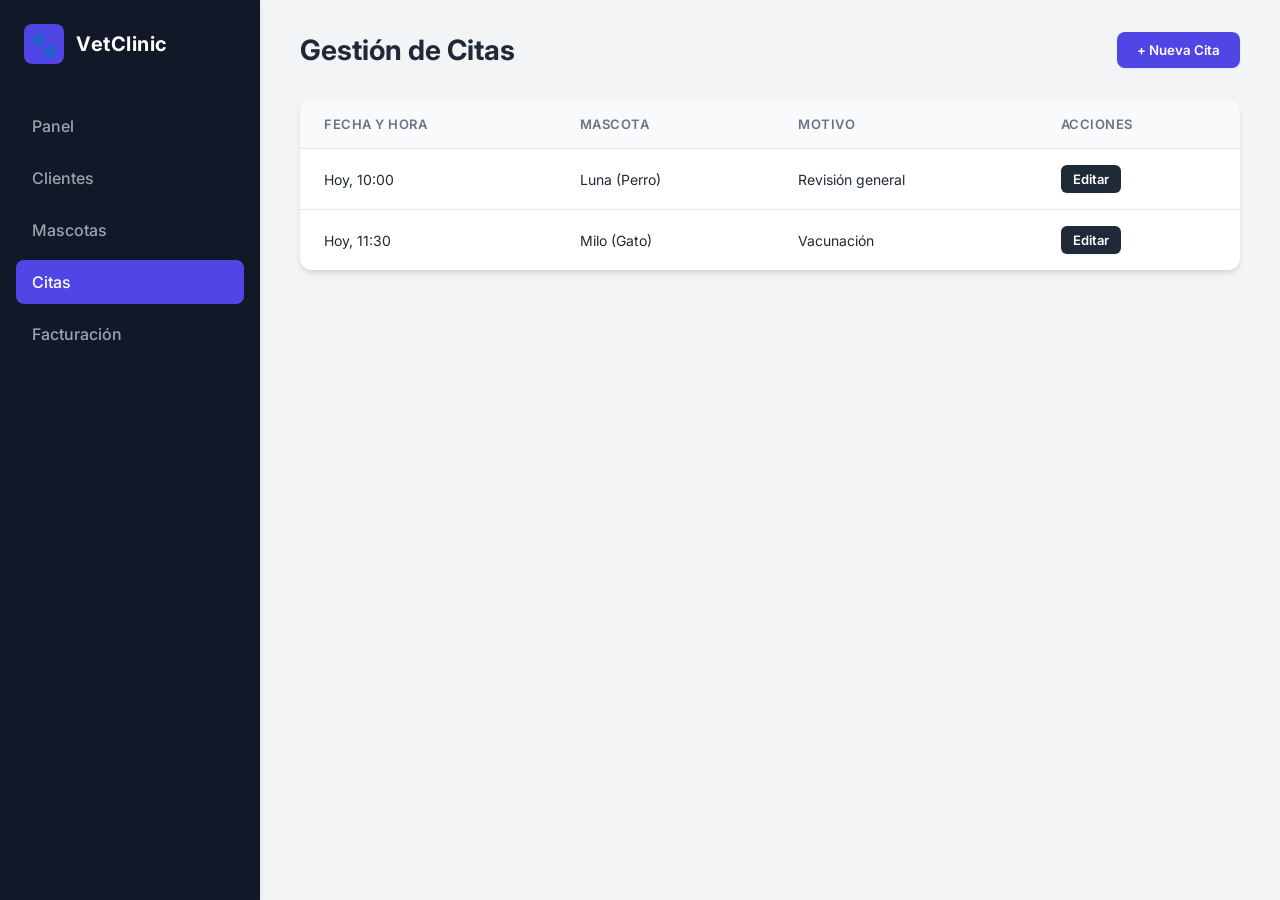
==== Frontend/Pages/citas.html @ 467f80cb "feat: initialize frontend project with CSS styles and base HTML layout for modules" ====
<!DOCTYPE html>
<html lang="es">
<head>
    <meta charset="UTF-8">
    <title>Citas</title>
    <link rel="stylesheet" href="../CSS/styles.css">
</head>
<body>

<div class="layout">

    <!-- SIDEBAR -->
    <aside class="sidebar">
        <div class="sidebar-header">
            <span class="logo-icon">🐾</span>
            <h2>VetClinic</h2>
        </div>
        <ul>
            <li><a href="../index.html">Panel</a></li>
            <li><a href="clientes.html">Clientes</a></li>
            <li><a href="mascotas.html">Mascotas</a></li>
            <li><a href="citas.html" class="active">Citas</a></li>
            <li><a href="facturas.html">Facturación</a></li>
        </ul>
    </aside>

    <!-- CONTENIDO -->
    <main class="main-content">

        <div class="header">
            <h1>Gestión de Citas</h1>
            <button id="btnNuevo">+ Nueva Cita</button>
        </div>

        <!-- FORMULARIO (oculto) -->
        <div id="formContainer" class="hidden">
            <form id="formCita">
                <div class="input-group">
                    <input type="date" id="fecha">
                    <input type="time" id="hora">
                </div>
                <div class="input-group">
                    <input type="text" id="mascota" placeholder="Nombre de Mascota">
                    <input type="text" id="motivo" placeholder="Motivo de la Cita">
                </div>
                <button type="submit">Guardar</button>
            </form>
        </div>

        <!-- LISTA -->
        <div class="table-container">
            <table>
                <thead>
                    <tr>
                        <th>Fecha y Hora</th>
                        <th>Mascota</th>
                        <th>Motivo</th>
                        <th>Acciones</th>
                    </tr>
                </thead>
                <tbody id="tablaCitas">
                    <tr>
                        <td>Hoy, 10:00</td>
                        <td>Luna (Perro)</td>
                        <td>Revisión general</td>
                        <td><button class="btn-small">Editar</button></td>
                    </tr>
                    <tr>
                        <td>Hoy, 11:30</td>
                        <td>Milo (Gato)</td>
                        <td>Vacunación</td>
                        <td><button class="btn-small">Editar</button></td>
                    </tr>
                </tbody>
            </table>
        </div>

    </main>

</div>
<script src="../JS/citas.js"></script>
</body>
</html>
---- Frontend/CSS/styles.css ----
@import url('https://fonts.googleapis.com/css2?family=Inter:wght@300;400;500;600;700&display=swap');

:root {
    --primary-color: #4F46E5;
    --primary-hover: #4338CA;
    --secondary-color: #10B981;
    --bg-color: #F3F4F6;
    --sidebar-bg: #111827;
    --sidebar-hover: #1F2937;
    --text-main: #1F2937;
    --text-muted: #6B7280;
    --white: #FFFFFF;
    --border-color: #E5E7EB;
    --shadow-sm: 0 1px 2px 0 rgba(0, 0, 0, 0.05);
    --shadow-md: 0 4px 6px -1px rgba(0, 0, 0, 0.1), 0 2px 4px -1px rgba(0, 0, 0, 0.06);
    --radius-md: 8px;
    --radius-lg: 12px;
}

body {
    margin: 0;
    font-family: 'Inter', sans-serif;
    background-color: var(--bg-color);
    color: var(--text-main);
}

/* CONTENEDOR PRINCIPAL */
.layout {
    display: flex;
    height: 100vh;
    overflow: hidden;
}

/* SIDEBAR */
.sidebar {
    width: 260px;
    background-color: var(--sidebar-bg);
    color: var(--white);
    padding: 24px 0;
    display: flex;
    flex-direction: column;
    box-shadow: var(--shadow-md);
    z-index: 10;
}

.sidebar-header {
    display: flex;
    align-items: center;
    padding: 0 24px;
    margin-bottom: 40px;
}

.logo-icon {
    font-size: 24px;
    margin-right: 12px;
    background: var(--primary-color);
    width: 40px;
    height: 40px;
    display: flex;
    align-items: center;
    justify-content: center;
    border-radius: var(--radius-md);
}

.sidebar h2 {
    margin: 0;
    font-weight: 700;
    font-size: 20px;
    letter-spacing: 0.5px;
}

.sidebar ul {
    list-style: none;
    padding: 0 16px;
    margin: 0;
}

.sidebar ul li {
    margin-bottom: 8px;
}

.sidebar ul li a {
    color: #9CA3AF;
    text-decoration: none;
    display: flex;
    align-items: center;
    padding: 12px 16px;
    border-radius: var(--radius-md);
    font-weight: 500;
    transition: all 0.2s ease;
}

.sidebar ul li a:hover {
    background-color: var(--sidebar-hover);
    color: var(--white);
}

.sidebar ul li a.active {
    background-color: var(--primary-color);
    color: var(--white);
}

/* CONTENIDO */
.main-content {
    flex: 1;
    padding: 32px 40px;
    overflow-y: auto;
}

.header {
    display: flex;
    justify-content: space-between;
    align-items: center;
    margin-bottom: 32px;
}

.header h1 {
    margin: 0;
    font-size: 28px;
    font-weight: 700;
    color: var(--text-main);
}

h1 {
    margin-top: 0;
    font-size: 28px;
    font-weight: 700;
}

.subtitle {
    color: var(--text-muted);
    margin-bottom: 32px;
    font-size: 16px;
    margin-top: -5px;
}

/* TOPBAR */
.topbar {
    display: flex;
    justify-content: flex-end;
    margin-bottom: 32px;
}

.topbar input {
    width: 300px;
    padding: 10px 16px;
    border-radius: 20px;
    border: 1px solid var(--border-color);
    font-family: 'Inter', sans-serif;
    font-size: 14px;
    box-shadow: var(--shadow-sm);
    transition: border-color 0.2s;
}

.topbar input:focus {
    outline: none;
    border-color: var(--primary-color);
}

/* BOTONES */
button {
    background-color: var(--primary-color);
    color: var(--white);
    border: none;
    padding: 10px 20px;
    border-radius: var(--radius-md);
    font-weight: 600;
    font-family: 'Inter', sans-serif;
    cursor: pointer;
    transition: background-color 0.2s, transform 0.1s;
    box-shadow: var(--shadow-sm);
}

button:hover {
    background-color: var(--primary-hover);
}

button:active {
    transform: translateY(1px);
}

.btn-small {
    padding: 6px 12px;
    font-size: 13px;
    border-radius: 6px;
    background-color: var(--sidebar-hover);
}
.btn-small:hover {
    background-color: var(--text-main);
}

/* FORMULARIO */
#formContainer {
    background: var(--white);
    padding: 24px;
    margin-bottom: 32px;
    border-radius: var(--radius-lg);
    box-shadow: var(--shadow-md);
    animation: slideDown 0.3s ease-out;
}

.input-group {
    display: flex;
    gap: 16px;
    margin-bottom: 16px;
}

input[type="text"],
input[type="number"],
input[type="date"],
input[type="time"] {
    flex: 1;
    padding: 12px 16px;
    border: 1px solid var(--border-color);
    border-radius: var(--radius-md);
    font-family: 'Inter', sans-serif;
    font-size: 14px;
    transition: border-color 0.2s;
}

input[type="text"]:focus,
input[type="number"]:focus,
input[type="date"]:focus,
input[type="time"]:focus {
    outline: none;
    border-color: var(--primary-color);
}

.hidden {
    display: none !important;
}

/* TABLA */
.table-container {
    background: var(--white);
    border-radius: var(--radius-lg);
    box-shadow: var(--shadow-md);
    overflow: hidden;
}

table {
    width: 100%;
    border-collapse: collapse;
}

th, td {
    padding: 16px 24px;
    text-align: left;
    border-bottom: 1px solid var(--border-color);
}

th {
    background: #F9FAFB;
    color: var(--text-muted);
    font-weight: 600;
    font-size: 13px;
    text-transform: uppercase;
    letter-spacing: 0.5px;
}

td {
    color: var(--text-main);
    font-size: 14px;
}

tr:last-child td {
    border-bottom: none;
}

tr:hover td {
    background-color: #F9FAFB;
}

/* BADGES */
.badge {
    padding: 4px 10px;
    border-radius: 12px;
    font-size: 12px;
    font-weight: 600;
}
.badge.success {
    background-color: #D1FAE5;
    color: #065F46;
}
.badge.warning {
    background-color: #FEF3C7;
    color: #92400E;
}

/* CARDS */
.cards {
    display: grid;
    grid-template-columns: repeat(auto-fit, minmax(200px, 1fr));
    gap: 24px;
    margin-bottom: 40px;
}

.card {
    background: var(--white);
    padding: 24px;
    border-radius: var(--radius-lg);
    box-shadow: var(--shadow-md);
    transition: transform 0.2s;
    border-left: 4px solid var(--primary-color);
}

.card:hover {
    transform: translateY(-2px);
}

.card p {
    color: var(--text-muted);
    margin: 0 0 8px 0;
    font-size: 14px;
    font-weight: 500;
}

.card h2 {
    margin: 0;
    font-size: 32px;
    color: var(--text-main);
}

/* CITAS HOY (Dashboard) */
.citas-box {
    background: var(--white);
    padding: 24px;
    border-radius: var(--radius-lg);
    box-shadow: var(--shadow-md);
}

.citas-box h3 {
    margin-top: 0;
    margin-bottom: 20px;
    font-size: 18px;
    border-bottom: 1px solid var(--border-color);
    padding-bottom: 12px;
}

.cita {
    display: flex;
    align-items: center;
    padding: 12px 0;
    border-bottom: 1px solid var(--border-color);
}

.cita:last-child {
    border-bottom: none;
}

.hora {
    background: #EEF2FF;
    color: var(--primary-color);
    font-weight: 600;
    font-size: 14px;
    width: 48px;
    height: 48px;
    border-radius: 50%;
    display: flex;
    justify-content: center;
    align-items: center;
    margin-right: 16px;
    flex-shrink: 0;
}

.cita div strong {
    display: block;
    font-size: 15px;
    margin-bottom: 4px;
}

.cita div p {
    margin: 0;
    color: var(--text-muted);
    font-size: 13px;
}

@keyframes slideDown {
    from { opacity: 0; transform: translateY(-10px); }
    to { opacity: 1; transform: translateY(0); }
}
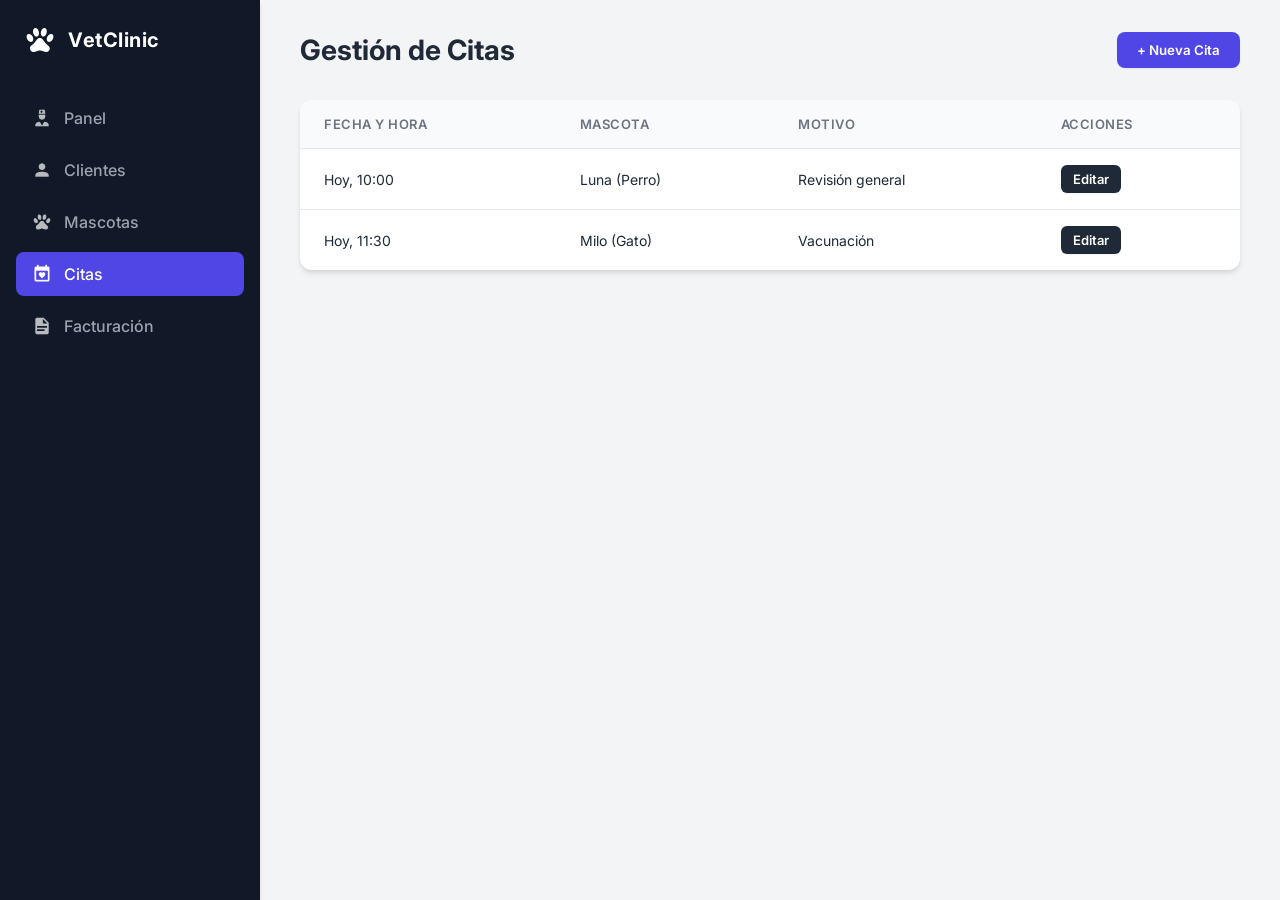
==== commit 1d4386c0: "feat: implement initial frontend structure with dashboard, client management, and billing pages" ====
--- a/Frontend/Pages/citas.html
+++ b/Frontend/Pages/citas.html
@@ -12,15 +12,15 @@
     <!-- SIDEBAR -->
     <aside class="sidebar">
         <div class="sidebar-header">
-            <span class="logo-icon">🐾</span>
+            <img src="../images/MdiPaw.png" class="logo-img" alt="logo">
             <h2>VetClinic</h2>
         </div>
         <ul>
-            <li><a href="../index.html">Panel</a></li>
-            <li><a href="clientes.html">Clientes</a></li>
-            <li><a href="mascotas.html">Mascotas</a></li>
-            <li><a href="citas.html" class="active">Citas</a></li>
-            <li><a href="facturas.html">Facturación</a></li>
+            <li><a href="../index.html"><img src="../images/MdiDoctor.png" class="sidebar-icon" alt="Panel"> Panel</a></li>
+            <li><a href="clientes.html"><img src="../images/MdiAccount.png" class="sidebar-icon" alt="Clientes"> Clientes</a></li>
+            <li><a href="mascotas.html"><img src="../images/MdiPaw.png" class="sidebar-icon" alt="Mascotas"> Mascotas</a></li>
+            <li><a href="citas.html" class="active"><img src="../images/MdiCalendarHeart.png" class="sidebar-icon" alt="Citas"> Citas</a></li>
+            <li><a href="facturas.html"><img src="../images/MdiFileDocument.png" class="sidebar-icon" alt="Facturación"> Facturación</a></li>
         </ul>
     </aside>
 
--- a/Frontend/CSS/styles.css
+++ b/Frontend/CSS/styles.css
@@ -62,6 +62,13 @@
     border-radius: var(--radius-md);
 }
 
+.logo-img {
+    width: 32px;
+    height: 32px;
+    margin-right: 12px;
+    filter: brightness(0) invert(1);
+}
+
 .sidebar h2 {
     margin: 0;
     font-weight: 700;
@@ -90,9 +97,23 @@
     transition: all 0.2s ease;
 }
 
+.sidebar-icon {
+    width: 20px;
+    height: 20px;
+    margin-right: 12px;
+    filter: brightness(0) invert(1);
+    opacity: 0.7;
+    transition: opacity 0.2s ease;
+}
+
 .sidebar ul li a:hover {
     background-color: var(--sidebar-hover);
     color: var(--white);
+}
+
+.sidebar ul li a:hover .sidebar-icon,
+.sidebar ul li a.active .sidebar-icon {
+    opacity: 1;
 }
 
 .sidebar ul li a.active {
@@ -302,22 +323,68 @@
     box-shadow: var(--shadow-md);
     transition: transform 0.2s;
     border-left: 4px solid var(--primary-color);
+    display: flex;
+    align-items: center;
 }
 
 .card:hover {
     transform: translateY(-2px);
 }
 
-.card p {
+.card-icon-wrapper {
+    width: 56px;
+    height: 56px;
+    border-radius: 12px;
+    display: flex;
+    justify-content: center;
+    align-items: center;
+    margin-right: 16px;
+    flex-shrink: 0;
+}
+
+.card-icon-wrapper img {
+    width: 28px;
+    height: 28px;
+}
+
+.icon-blue {
+    background-color: #E0F2FE;
+}
+.icon-blue img {
+    filter: invert(32%) sepia(93%) saturate(2453%) hue-rotate(211deg) brightness(95%) contrast(93%);
+}
+
+.icon-green {
+    background-color: #D1FAE5;
+}
+.icon-green img {
+    filter: invert(49%) sepia(82%) saturate(399%) hue-rotate(97deg) brightness(91%) contrast(93%);
+}
+
+.icon-purple {
+    background-color: #F3E8FF;
+}
+.icon-purple img {
+    filter: invert(27%) sepia(85%) saturate(3015%) hue-rotate(258deg) brightness(92%) contrast(95%);
+}
+
+.icon-yellow {
+    background-color: #FEF3C7;
+}
+.icon-yellow img {
+    filter: invert(53%) sepia(83%) saturate(1209%) hue-rotate(14deg) brightness(94%) contrast(97%);
+}
+
+.card-info p {
     color: var(--text-muted);
-    margin: 0 0 8px 0;
+    margin: 0 0 4px 0;
     font-size: 14px;
     font-weight: 500;
 }
 
-.card h2 {
-    margin: 0;
-    font-size: 32px;
+.card-info h2 {
+    margin: 0;
+    font-size: 28px;
     color: var(--text-main);
 }
 
